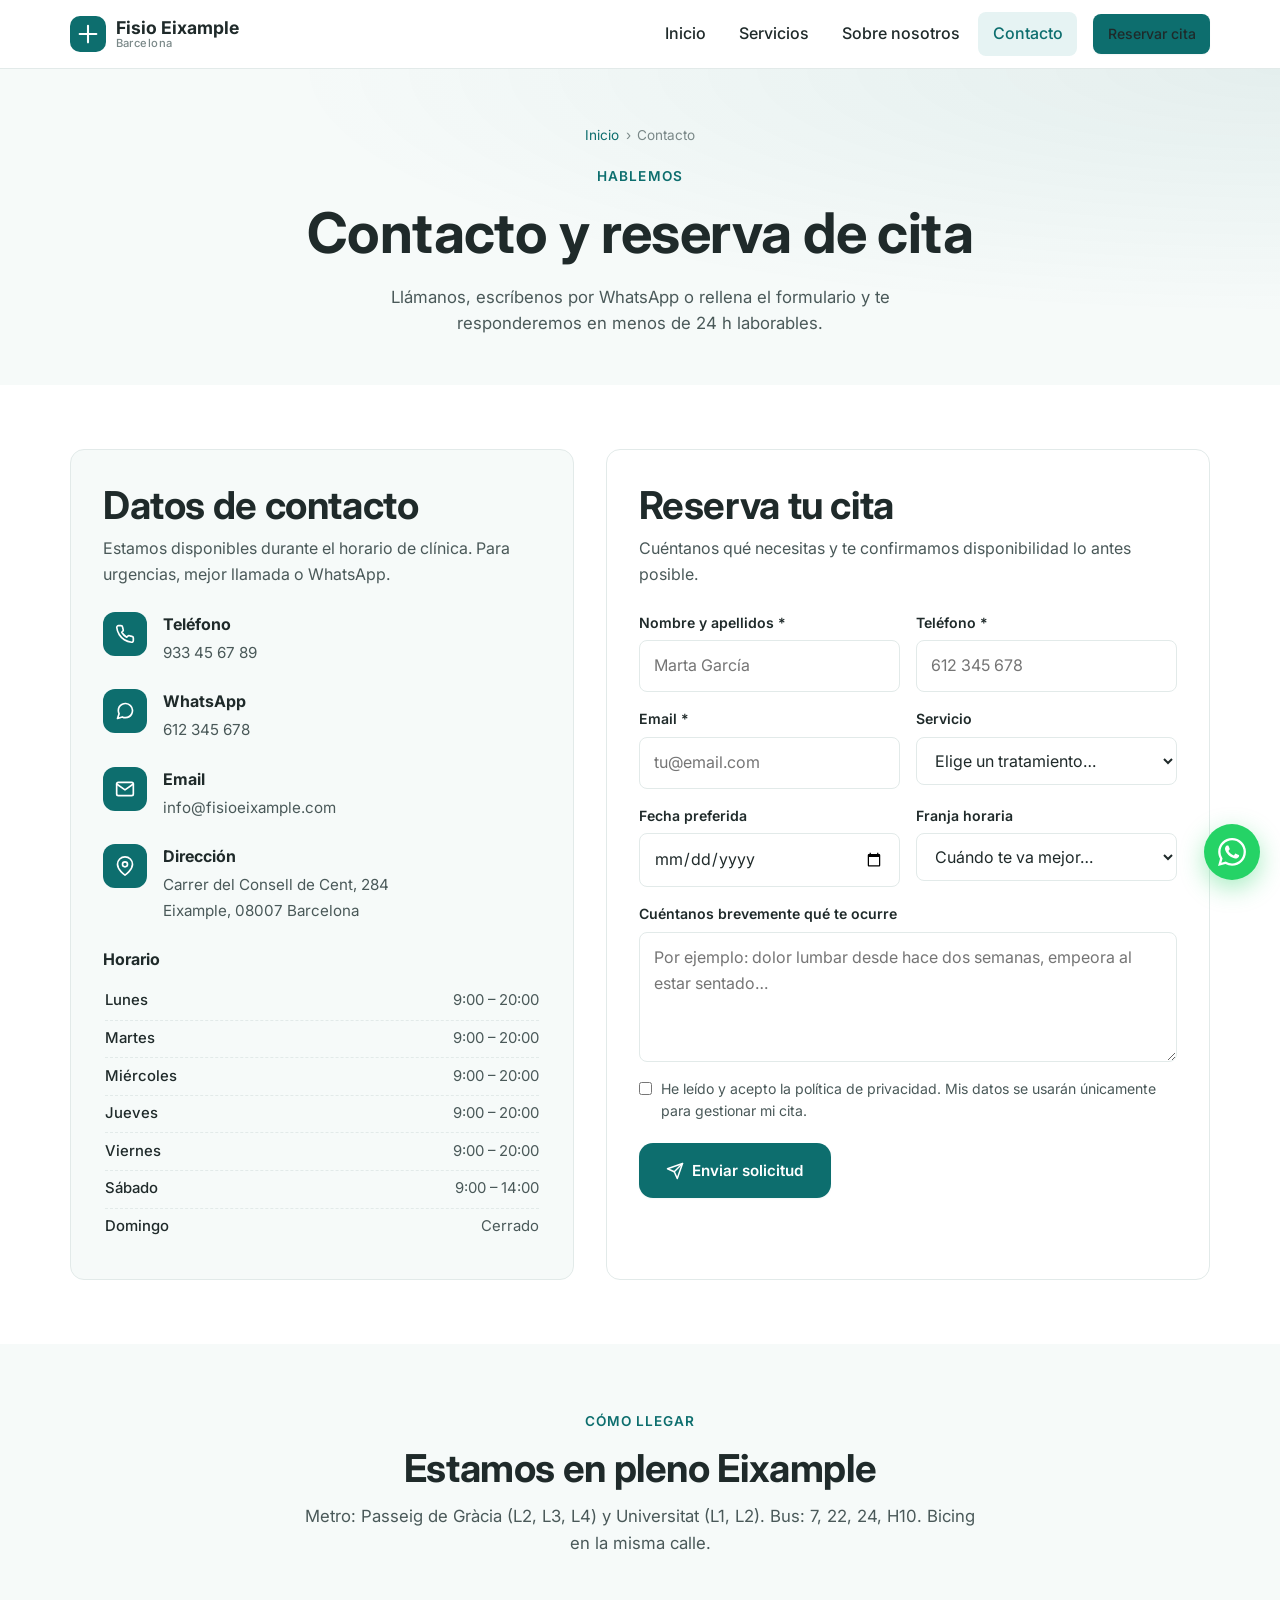
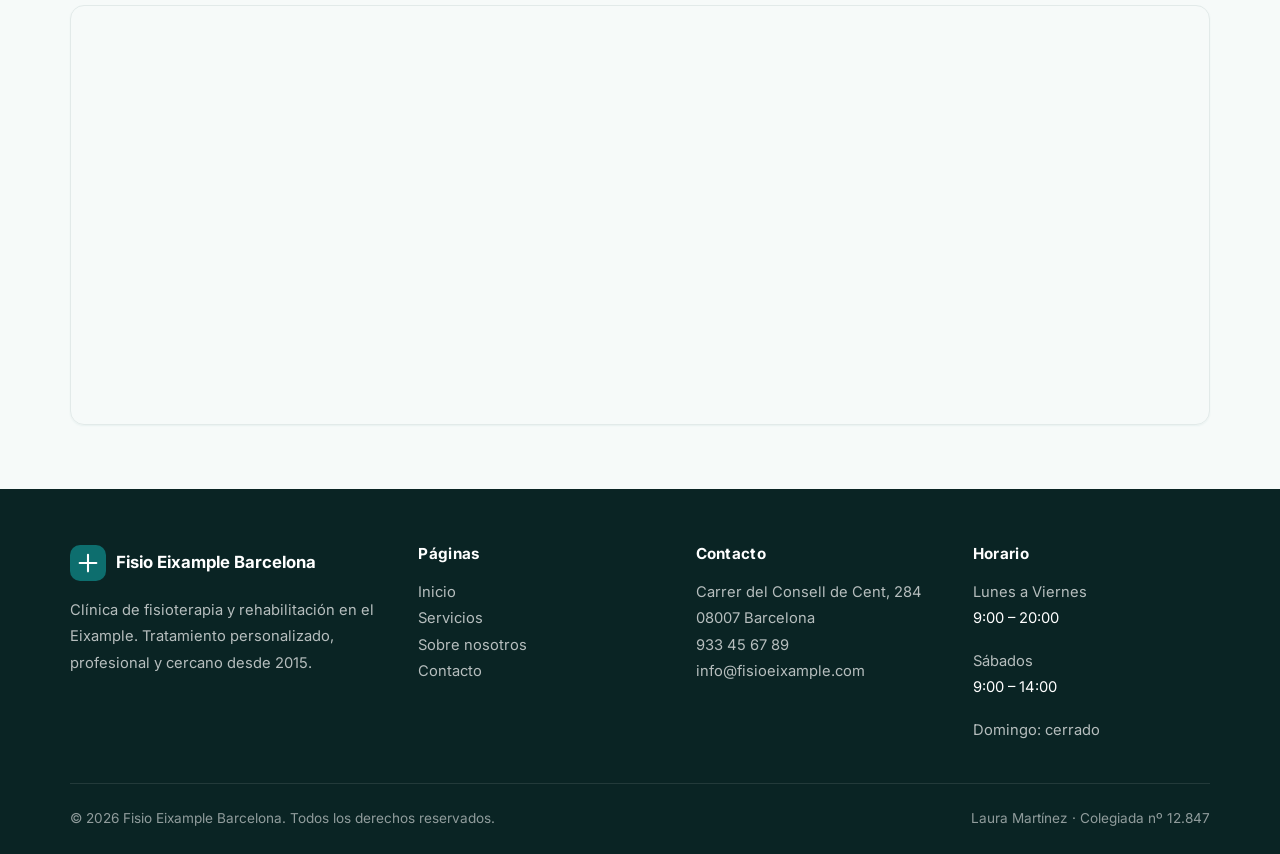
==== contacto.html @ 510cd074 "Add files via upload" ====
<!DOCTYPE html>
<html lang="es">
<head>
<meta charset="UTF-8" />
<meta name="viewport" content="width=device-width, initial-scale=1.0" />
<title>Contacto y reservas — Fisio Eixample Barcelona</title>
<meta name="description" content="Contacta con Fisio Eixample Barcelona: teléfono, WhatsApp, email y formulario de reserva. Carrer del Consell de Cent, 284, Eixample, Barcelona." />
<link rel="preconnect" href="https://fonts.googleapis.com" />
<link rel="preconnect" href="https://fonts.gstatic.com" crossorigin />
<link href="https://fonts.googleapis.com/css2?family=Inter:wght@400;500;600;700;800&display=swap" rel="stylesheet" />
<link rel="stylesheet" href="style.css" />
<link rel="icon" href="data:image/svg+xml,%3Csvg xmlns='http://www.w3.org/2000/svg' viewBox='0 0 100 100'%3E%3Crect width='100' height='100' rx='22' fill='%230d6e6e'/%3E%3Cpath d='M30 50 L45 50 L45 35 L55 35 L55 50 L70 50 L70 60 L55 60 L55 75 L45 75 L45 60 L30 60 Z' fill='white'/%3E%3C/svg%3E" />
</head>
<body>

<header class="site-header">
  <div class="container nav">
    <a href="index.html" class="logo">
      <span class="logo-mark" aria-hidden="true">
        <svg width="20" height="20" viewBox="0 0 24 24" fill="none" stroke="currentColor" stroke-width="2.5" stroke-linecap="round"><path d="M12 2v20M2 12h20"/></svg>
      </span>
      <span class="logo-text"><strong>Fisio Eixample</strong><small>Barcelona</small></span>
    </a>
    <button class="nav-toggle" aria-expanded="false" aria-controls="primary-nav" aria-label="Abrir menú">
      <svg class="icon-open" width="24" height="24" viewBox="0 0 24 24" fill="none" stroke="currentColor" stroke-width="2" stroke-linecap="round"><line x1="3" y1="6" x2="21" y2="6"/><line x1="3" y1="12" x2="21" y2="12"/><line x1="3" y1="18" x2="21" y2="18"/></svg>
      <svg class="icon-close" width="24" height="24" viewBox="0 0 24 24" fill="none" stroke="currentColor" stroke-width="2" stroke-linecap="round"><line x1="18" y1="6" x2="6" y2="18"/><line x1="6" y1="6" x2="18" y2="18"/></svg>
    </button>
    <nav id="primary-nav" class="nav-menu">
      <a href="index.html">Inicio</a>
      <a href="servicios.html">Servicios</a>
      <a href="sobre-nosotros.html">Sobre nosotros</a>
      <a href="contacto.html" class="active">Contacto</a>
      <a href="#reservar" class="btn btn-primary btn-sm">Reservar cita</a>
    </nav>
  </div>
</header>

<!-- ============ PAGE HERO ============ -->
<section class="page-hero">
  <div class="container">
    <div class="breadcrumbs">
      <a href="index.html">Inicio</a><span>›</span>Contacto
    </div>
    <span class="eyebrow">Hablemos</span>
    <h1>Contacto y reserva de cita</h1>
    <p>Llámanos, escríbenos por WhatsApp o rellena el formulario y te responderemos en menos de 24 h laborables.</p>
  </div>
</section>

<!-- ============ CONTACT GRID ============ -->
<section id="reservar" style="background:var(--c-bg); padding:4rem 0">
  <div class="container">
    <div class="contact-grid">

      <!-- Info column -->
      <aside class="contact-info-card">
        <div>
          <h2>Datos de contacto</h2>
          <p>Estamos disponibles durante el horario de clínica. Para urgencias, mejor llamada o WhatsApp.</p>
        </div>

        <div class="contact-method">
          <span class="ic" aria-hidden="true">
            <svg width="20" height="20" viewBox="0 0 24 24" fill="none" stroke="currentColor" stroke-width="2" stroke-linecap="round" stroke-linejoin="round"><path d="M22 16.92v3a2 2 0 0 1-2.18 2 19.79 19.79 0 0 1-8.63-3.07 19.5 19.5 0 0 1-6-6 19.79 19.79 0 0 1-3.07-8.67A2 2 0 0 1 4.11 2h3a2 2 0 0 1 2 1.72 12.84 12.84 0 0 0 .7 2.81 2 2 0 0 1-.45 2.11L8.09 9.91a16 16 0 0 0 6 6l1.27-1.27a2 2 0 0 1 2.11-.45 12.84 12.84 0 0 0 2.81.7A2 2 0 0 1 22 16.92z"/></svg>
          </span>
          <div>
            <strong>Teléfono</strong>
            <a href="tel:+34933456789">933 45 67 89</a>
          </div>
        </div>

        <div class="contact-method">
          <span class="ic" aria-hidden="true">
            <svg width="20" height="20" viewBox="0 0 24 24" fill="none" stroke="currentColor" stroke-width="2" stroke-linecap="round" stroke-linejoin="round"><path d="M21 11.5a8.38 8.38 0 0 1-.9 3.8 8.5 8.5 0 0 1-7.6 4.7 8.38 8.38 0 0 1-3.8-.9L3 21l1.9-5.7a8.38 8.38 0 0 1-.9-3.8 8.5 8.5 0 0 1 4.7-7.6 8.38 8.38 0 0 1 3.8-.9h.5a8.48 8.48 0 0 1 8 8v.5z"/></svg>
          </span>
          <div>
            <strong>WhatsApp</strong>
            <a href="https://wa.me/34612345678" target="_blank" rel="noopener">612 345 678</a>
          </div>
        </div>

        <div class="contact-method">
          <span class="ic" aria-hidden="true">
            <svg width="20" height="20" viewBox="0 0 24 24" fill="none" stroke="currentColor" stroke-width="2" stroke-linecap="round" stroke-linejoin="round"><path d="M4 4h16c1.1 0 2 .9 2 2v12c0 1.1-.9 2-2 2H4c-1.1 0-2-.9-2-2V6c0-1.1.9-2 2-2z"/><polyline points="22,6 12,13 2,6"/></svg>
          </span>
          <div>
            <strong>Email</strong>
            <a href="mailto:info@fisioeixample.com">info@fisioeixample.com</a>
          </div>
        </div>

        <div class="contact-method">
          <span class="ic" aria-hidden="true">
            <svg width="20" height="20" viewBox="0 0 24 24" fill="none" stroke="currentColor" stroke-width="2" stroke-linecap="round" stroke-linejoin="round"><path d="M21 10c0 7-9 13-9 13s-9-6-9-13a9 9 0 0 1 18 0z"/><circle cx="12" cy="10" r="3"/></svg>
          </span>
          <div>
            <strong>Dirección</strong>
            <span>Carrer del Consell de Cent, 284<br>Eixample, 08007 Barcelona</span>
          </div>
        </div>

        <div>
          <strong style="color:var(--c-text); display:block; margin-bottom:0.5rem">Horario</strong>
          <table class="hours-table">
            <tr><td>Lunes</td><td>9:00 – 20:00</td></tr>
            <tr><td>Martes</td><td>9:00 – 20:00</td></tr>
            <tr><td>Miércoles</td><td>9:00 – 20:00</td></tr>
            <tr><td>Jueves</td><td>9:00 – 20:00</td></tr>
            <tr><td>Viernes</td><td>9:00 – 20:00</td></tr>
            <tr><td>Sábado</td><td>9:00 – 14:00</td></tr>
            <tr><td>Domingo</td><td>Cerrado</td></tr>
          </table>
        </div>
      </aside>

      <!-- Form column -->
      <div class="contact-form">
        <h2>Reserva tu cita</h2>
        <p>Cuéntanos qué necesitas y te confirmamos disponibilidad lo antes posible.</p>

        <form id="bookingForm" novalidate>
          <div class="field-group field-row">
            <div class="field">
              <label for="name">Nombre y apellidos *</label>
              <input id="name" name="name" type="text" required autocomplete="name" placeholder="Marta García" />
            </div>
            <div class="field">
              <label for="phone">Teléfono *</label>
              <input id="phone" name="phone" type="tel" required autocomplete="tel" placeholder="612 345 678" />
            </div>
          </div>

          <div class="field-group field-row">
            <div class="field">
              <label for="email">Email *</label>
              <input id="email" name="email" type="email" required autocomplete="email" placeholder="tu@email.com" />
            </div>
            <div class="field">
              <label for="service">Servicio</label>
              <select id="service" name="service">
                <option value="">Elige un tratamiento…</option>
                <option>Fisioterapia general</option>
                <option>Fisioterapia deportiva</option>
                <option>Rehabilitación post-operatoria</option>
                <option>Osteopatía</option>
                <option>Masaje terapéutico</option>
                <option>Pilates terapéutico</option>
                <option>No estoy seguro/a</option>
              </select>
            </div>
          </div>

          <div class="field-group field-row">
            <div class="field">
              <label for="date">Fecha preferida</label>
              <input id="date" name="date" type="date" />
            </div>
            <div class="field">
              <label for="schedule">Franja horaria</label>
              <select id="schedule" name="schedule">
                <option value="">Cuándo te va mejor…</option>
                <option>Mañana (9:00 – 13:00)</option>
                <option>Mediodía (13:00 – 16:00)</option>
                <option>Tarde (16:00 – 20:00)</option>
                <option>Sábado por la mañana</option>
              </select>
            </div>
          </div>

          <div class="field-group">
            <div class="field">
              <label for="message">Cuéntanos brevemente qué te ocurre</label>
              <textarea id="message" name="message" placeholder="Por ejemplo: dolor lumbar desde hace dos semanas, empeora al estar sentado…"></textarea>
            </div>
          </div>

          <label class="field-check">
            <input type="checkbox" id="privacy" name="privacy" required />
            <span>He leído y acepto la política de privacidad. Mis datos se usarán únicamente para gestionar mi cita.</span>
          </label>

          <button type="submit" class="btn btn-primary">
            <svg width="18" height="18" viewBox="0 0 24 24" fill="none" stroke="currentColor" stroke-width="2" stroke-linecap="round" stroke-linejoin="round"><line x1="22" y1="2" x2="11" y2="13"/><polygon points="22 2 15 22 11 13 2 9 22 2"/></svg>
            Enviar solicitud
          </button>

          <div class="form-status" id="formStatus" role="status" aria-live="polite">
            ¡Gracias! Hemos recibido tu solicitud. Te contactaremos en menos de 24 horas laborables para confirmar tu cita.
          </div>
        </form>
      </div>

    </div>
  </div>
</section>

<!-- ============ MAP ============ -->
<section style="background:var(--c-bg-alt); padding:4rem 0">
  <div class="container">
    <div class="section-header">
      <span class="eyebrow">Cómo llegar</span>
      <h2>Estamos en pleno Eixample</h2>
      <p>Metro: Passeig de Gràcia (L2, L3, L4) y Universitat (L1, L2). Bus: 7, 22, 24, H10. Bicing en la misma calle.</p>
    </div>
    <div class="map-wrap" style="min-height:420px">
      <iframe
        src="https://www.google.com/maps?q=Carrer%20del%20Consell%20de%20Cent%2C%20284%2C%20Eixample%2C%20Barcelona&output=embed"
        loading="lazy"
        referrerpolicy="no-referrer-when-downgrade"
        title="Mapa: Carrer del Consell de Cent, 284, Barcelona"
        allowfullscreen></iframe>
    </div>
  </div>
</section>

<!-- ============ FOOTER ============ -->
<footer class="site-footer">
  <div class="container">
    <div class="footer-grid">
      <div class="footer-col">
        <div class="footer-brand">
          <span class="logo-mark"><svg width="20" height="20" viewBox="0 0 24 24" fill="none" stroke="currentColor" stroke-width="2.5" stroke-linecap="round"><path d="M12 2v20M2 12h20"/></svg></span>
          <strong>Fisio Eixample Barcelona</strong>
        </div>
        <p>Clínica de fisioterapia y rehabilitación en el Eixample. Tratamiento personalizado, profesional y cercano desde 2015.</p>
      </div>
      <div class="footer-col">
        <h4>Páginas</h4>
        <ul>
          <li><a href="index.html">Inicio</a></li>
          <li><a href="servicios.html">Servicios</a></li>
          <li><a href="sobre-nosotros.html">Sobre nosotros</a></li>
          <li><a href="contacto.html">Contacto</a></li>
        </ul>
      </div>
      <div class="footer-col">
        <h4>Contacto</h4>
        <ul>
          <li>Carrer del Consell de Cent, 284</li>
          <li>08007 Barcelona</li>
          <li><a href="tel:+34933456789">933 45 67 89</a></li>
          <li><a href="mailto:info@fisioeixample.com">info@fisioeixample.com</a></li>
        </ul>
      </div>
      <div class="footer-col">
        <h4>Horario</h4>
        <ul>
          <li>Lunes a Viernes</li>
          <li style="color:#fff;">9:00 – 20:00</li>
          <li class="mt-2">Sábados</li>
          <li style="color:#fff;">9:00 – 14:00</li>
          <li class="mt-2">Domingo: cerrado</li>
        </ul>
      </div>
    </div>
    <div class="footer-bottom">
      <span>© 2026 Fisio Eixample Barcelona. Todos los derechos reservados.</span>
      <span>Laura Martínez · Colegiada nº 12.847</span>
    </div>
  </div>
</footer>

<a class="fab-whatsapp" href="https://wa.me/34612345678" target="_blank" rel="noopener" aria-label="WhatsApp">
  <svg width="28" height="28" viewBox="0 0 24 24" fill="currentColor"><path d="M17.472 14.382c-.297-.149-1.758-.867-2.03-.967-.273-.099-.471-.148-.67.15-.197.297-.767.966-.94 1.164-.173.199-.347.223-.644.075-.297-.15-1.255-.463-2.39-1.475-.883-.788-1.48-1.761-1.653-2.059-.173-.297-.018-.458.13-.606.134-.133.298-.347.446-.52.149-.174.198-.298.298-.497.099-.198.05-.371-.025-.52-.075-.149-.669-1.612-.916-2.207-.242-.579-.487-.5-.669-.51-.173-.008-.371-.01-.57-.01-.198 0-.52.074-.792.372-.272.297-1.04 1.016-1.04 2.479 0 1.462 1.065 2.875 1.213 3.074.149.198 2.096 3.2 5.077 4.487.709.306 1.262.489 1.694.625.712.227 1.36.195 1.871.118.571-.085 1.758-.719 2.006-1.413.248-.694.248-1.289.173-1.413-.074-.124-.272-.198-.57-.347m-5.421 7.403h-.004a9.87 9.87 0 0 1-5.031-1.378l-.361-.214-3.741.982.998-3.648-.235-.374a9.86 9.86 0 0 1-1.51-5.26c.001-5.45 4.436-9.884 9.888-9.884 2.64 0 5.122 1.03 6.988 2.898a9.825 9.825 0 0 1 2.893 6.994c-.003 5.45-4.437 9.884-9.885 9.884m8.413-18.297A11.815 11.815 0 0 0 12.05 0C5.495 0 .16 5.335.157 11.892c0 2.096.547 4.142 1.588 5.945L.057 24l6.305-1.654a11.882 11.882 0 0 0 5.683 1.448h.005c6.554 0 11.89-5.335 11.893-11.893a11.821 11.821 0 0 0-3.48-8.413"/></svg>
</a>

<script>
  // Mobile nav
  const toggle = document.querySelector('.nav-toggle');
  const menu = document.getElementById('primary-nav');
  if (toggle && menu) {
    toggle.addEventListener('click', () => {
      const open = menu.classList.toggle('is-open');
      toggle.setAttribute('aria-expanded', String(open));
    });
    menu.querySelectorAll('a').forEach(a => a.addEventListener('click', () => {
      if (window.innerWidth < 900) menu.classList.remove('is-open');
    }));
  }

  // Booking form (client-side only)
  const form = document.getElementById('bookingForm');
  const status = document.getElementById('formStatus');
  if (form) {
    // Set min date to today
    const dateInput = document.getElementById('date');
    if (dateInput) {
      const t = new Date();
      const iso = t.toISOString().split('T')[0];
      dateInput.setAttribute('min', iso);
    }

    form.addEventListener('submit', (e) => {
      e.preventDefault();

      const name = form.name.value.trim();
      const phone = form.phone.value.trim();
      const email = form.email.value.trim();
      const privacy = form.privacy.checked;

      if (!name || !phone || !email || !privacy) {
        status.style.background = '#fdecec';
        status.style.color = '#a02020';
        status.style.borderColor = '#f3c2c2';
        status.textContent = 'Por favor, completa los campos obligatorios y acepta la política de privacidad.';
        status.classList.add('is-visible');
        return;
      }

      const re = /^[^\s@]+@[^\s@]+\.[^\s@]+$/;
      if (!re.test(email)) {
        status.style.background = '#fdecec';
        status.style.color = '#a02020';
        status.style.borderColor = '#f3c2c2';
        status.textContent = 'Revisa el email: parece que no es válido.';
        status.classList.add('is-visible');
        return;
      }

      // Reset to success colors
      status.style.background = '';
      status.style.color = '';
      status.style.borderColor = '';
      status.textContent = '¡Gracias, ' + name.split(' ')[0] + '! Hemos recibido tu solicitud. Te contactaremos en menos de 24 horas laborables para confirmar tu cita.';
      status.classList.add('is-visible');
      form.reset();
      status.scrollIntoView({ behavior: 'smooth', block: 'center' });
    });
  }
</script>
</body>
</html>
---- style.css ----
/* =========================================================
   Fisio Eixample Barcelona — Stylesheet
   Mobile-first, responsive, no frameworks
   ========================================================= */

/* ---------- Reset ---------- */
*,
*::before,
*::after {
  box-sizing: border-box;
  margin: 0;
  padding: 0;
}

html {
  scroll-behavior: smooth;
  -webkit-text-size-adjust: 100%;
}

img,
svg {
  max-width: 100%;
  display: block;
}

a {
  color: inherit;
  text-decoration: none;
}

button {
  font: inherit;
  cursor: pointer;
  border: none;
  background: none;
}

/* ---------- Design tokens ---------- */
:root {
  /* Palette: medical, calm, trustworthy */
  --c-primary: #0d6e6e;        /* deep teal */
  --c-primary-dark: #095454;
  --c-primary-light: #e6f3f3;
  --c-accent: #f4a261;         /* warm coral */
  --c-accent-dark: #e08c47;
  --c-bg: #ffffff;
  --c-bg-alt: #f6faf9;
  --c-bg-cream: #fbf8f3;
  --c-text: #1f2a2a;
  --c-text-soft: #4a5959;
  --c-muted: #7a8888;
  --c-border: #e2eae9;
  --c-star: #f5b400;

  --radius-sm: 8px;
  --radius-md: 14px;
  --radius-lg: 22px;

  --shadow-sm: 0 1px 2px rgba(13, 110, 110, 0.06);
  --shadow-md: 0 6px 20px rgba(13, 110, 110, 0.08);
  --shadow-lg: 0 14px 40px rgba(13, 110, 110, 0.12);

  --container: 1180px;
  --header-h: 68px;

  --t-fast: 150ms ease;
  --t-base: 250ms ease;
}

/* ---------- Base ---------- */
body {
  font-family: 'Inter', -apple-system, BlinkMacSystemFont, 'Segoe UI', Roboto, sans-serif;
  font-size: 16px;
  line-height: 1.6;
  color: var(--c-text);
  background: var(--c-bg);
  -webkit-font-smoothing: antialiased;
  -moz-osx-font-smoothing: grayscale;
}

h1, h2, h3, h4 {
  font-weight: 700;
  line-height: 1.2;
  color: var(--c-text);
  letter-spacing: -0.01em;
}

h1 { font-size: clamp(2rem, 5vw + 1rem, 3.5rem); }
h2 { font-size: clamp(1.6rem, 3vw + 1rem, 2.4rem); }
h3 { font-size: 1.25rem; }

p { color: var(--c-text-soft); }

.container {
  width: 100%;
  max-width: var(--container);
  margin: 0 auto;
  padding: 0 1.25rem;
}

section {
  padding: 4rem 0;
}

@media (min-width: 768px) {
  section { padding: 5.5rem 0; }
}

.section-header {
  text-align: center;
  max-width: 680px;
  margin: 0 auto 3rem;
}

.section-header .eyebrow {
  display: inline-block;
  font-size: 0.85rem;
  font-weight: 600;
  letter-spacing: 0.08em;
  text-transform: uppercase;
  color: var(--c-primary);
  margin-bottom: 0.75rem;
}

.section-header p {
  margin-top: 0.75rem;
  font-size: 1.05rem;
}

/* ---------- Buttons ---------- */
.btn {
  display: inline-flex;
  align-items: center;
  justify-content: center;
  gap: 0.5rem;
  padding: 0.85rem 1.6rem;
  border-radius: var(--radius-md);
  font-weight: 600;
  font-size: 0.95rem;
  transition: transform var(--t-fast), box-shadow var(--t-base), background var(--t-base), color var(--t-base);
  white-space: nowrap;
  border: 2px solid transparent;
}

.btn-primary {
  background: var(--c-primary);
  color: #fff;
  box-shadow: var(--shadow-sm);
}

.btn-primary:hover {
  background: var(--c-primary-dark);
  box-shadow: var(--shadow-md);
  transform: translateY(-1px);
}

.btn-accent {
  background: var(--c-accent);
  color: #fff;
}

.btn-accent:hover {
  background: var(--c-accent-dark);
  transform: translateY(-1px);
}

.btn-outline {
  background: transparent;
  color: var(--c-primary);
  border-color: var(--c-primary);
}

.btn-outline:hover {
  background: var(--c-primary);
  color: #fff;
}

.btn-ghost {
  color: var(--c-primary);
  padding: 0.85rem 1.2rem;
}

.btn-ghost:hover { color: var(--c-primary-dark); }

.btn-sm { padding: 0.6rem 1.1rem; font-size: 0.88rem; }

/* ---------- Header ---------- */
.site-header {
  position: sticky;
  top: 0;
  z-index: 100;
  background: rgba(255, 255, 255, 0.92);
  backdrop-filter: saturate(180%) blur(10px);
  -webkit-backdrop-filter: saturate(180%) blur(10px);
  border-bottom: 1px solid var(--c-border);
}

.nav {
  display: flex;
  align-items: center;
  justify-content: space-between;
  height: var(--header-h);
}

.logo {
  display: flex;
  align-items: center;
  gap: 0.6rem;
  font-weight: 700;
  font-size: 1.1rem;
  color: var(--c-text);
}

.logo-mark {
  display: inline-flex;
  align-items: center;
  justify-content: center;
  width: 36px;
  height: 36px;
  border-radius: 10px;
  background: var(--c-primary);
  color: #fff;
}

.logo-text {
  display: flex;
  flex-direction: column;
  line-height: 1;
}

.logo-text small {
  font-size: 0.7rem;
  font-weight: 500;
  color: var(--c-muted);
  margin-top: 2px;
  letter-spacing: 0.04em;
}

.nav-toggle {
  width: 40px;
  height: 40px;
  display: inline-flex;
  align-items: center;
  justify-content: center;
  border-radius: var(--radius-sm);
  color: var(--c-text);
}

.nav-toggle:hover { background: var(--c-primary-light); }

.nav-toggle .icon-close { display: none; }
.nav-toggle[aria-expanded="true"] .icon-open { display: none; }
.nav-toggle[aria-expanded="true"] .icon-close { display: block; }

.nav-menu {
  position: fixed;
  inset: var(--header-h) 0 0 0;
  background: #fff;
  padding: 1.5rem 1.25rem 2rem;
  display: none;
  flex-direction: column;
  gap: 0.5rem;
  border-top: 1px solid var(--c-border);
  overflow-y: auto;
}

.nav-menu.is-open { display: flex; }

.nav-menu a {
  display: block;
  padding: 0.85rem 0.5rem;
  font-weight: 500;
  border-bottom: 1px solid var(--c-border);
  color: var(--c-text);
}

.nav-menu a.active,
.nav-menu a:hover { color: var(--c-primary); }

.nav-menu .btn {
  margin-top: 1rem;
  width: 100%;
}

@media (min-width: 900px) {
  .nav-toggle { display: none; }
  .nav-menu {
    position: static;
    display: flex;
    flex-direction: row;
    align-items: center;
    gap: 0.25rem;
    padding: 0;
    background: transparent;
    border: none;
    overflow: visible;
  }
  .nav-menu a {
    border: none;
    padding: 0.55rem 0.9rem;
    border-radius: var(--radius-sm);
  }
  .nav-menu a:hover { background: var(--c-primary-light); }
  .nav-menu a.active {
    background: var(--c-primary-light);
    color: var(--c-primary);
  }
  .nav-menu .btn {
    margin: 0 0 0 0.75rem;
    width: auto;
  }
}

/* ---------- Hero ---------- */
.hero {
  position: relative;
  padding: 3rem 0 4rem;
  background:
    radial-gradient(ellipse at top right, rgba(13, 110, 110, 0.08), transparent 60%),
    linear-gradient(180deg, var(--c-bg-alt) 0%, var(--c-bg) 100%);
  overflow: hidden;
}

.hero-grid {
  display: grid;
  gap: 2.5rem;
  align-items: center;
}

.hero-eyebrow {
  display: inline-flex;
  align-items: center;
  gap: 0.5rem;
  background: #fff;
  border: 1px solid var(--c-border);
  padding: 0.4rem 0.85rem;
  border-radius: 999px;
  font-size: 0.82rem;
  font-weight: 500;
  color: var(--c-primary);
  margin-bottom: 1.25rem;
  box-shadow: var(--shadow-sm);
}

.hero-eyebrow::before {
  content: "";
  width: 8px;
  height: 8px;
  background: #2bbf6c;
  border-radius: 50%;
  box-shadow: 0 0 0 4px rgba(43, 191, 108, 0.18);
}

.hero h1 {
  margin-bottom: 1.25rem;
}

.hero h1 .accent {
  color: var(--c-primary);
  position: relative;
  display: inline-block;
}

.hero h1 .accent::after {
  content: "";
  position: absolute;
  left: 0; right: 0; bottom: 4px;
  height: 10px;
  background: var(--c-accent);
  opacity: 0.25;
  z-index: -1;
  border-radius: 4px;
}

.hero-lead {
  font-size: 1.1rem;
  margin-bottom: 1.75rem;
  max-width: 540px;
}

.hero-ctas {
  display: flex;
  flex-wrap: wrap;
  gap: 0.75rem;
  margin-bottom: 2rem;
}

.hero-trust {
  display: flex;
  gap: 1.5rem;
  flex-wrap: wrap;
  padding-top: 1.5rem;
  border-top: 1px solid var(--c-border);
}

.hero-trust-item {
  display: flex;
  flex-direction: column;
}
.hero-trust-item strong {
  font-size: 1.4rem;
  color: var(--c-primary);
  line-height: 1.2;
}
.hero-trust-item span {
  font-size: 0.85rem;
  color: var(--c-muted);
}

.hero-visual {
  position: relative;
  border-radius: var(--radius-lg);
  overflow: hidden;
  aspect-ratio: 4 / 5;
  background: linear-gradient(135deg, var(--c-primary) 0%, #1a8a8a 100%);
  box-shadow: var(--shadow-lg);
}

.hero-visual::before {
  content: "";
  position: absolute;
  inset: 0;
  background:
    radial-gradient(circle at 20% 30%, rgba(255,255,255,0.18), transparent 40%),
    radial-gradient(circle at 80% 80%, rgba(244, 162, 97, 0.25), transparent 50%);
}

.hero-visual-card {
  position: absolute;
  background: #fff;
  border-radius: var(--radius-md);
  padding: 1rem 1.2rem;
  box-shadow: var(--shadow-md);
  display: flex;
  align-items: center;
  gap: 0.75rem;
  font-size: 0.9rem;
}

.hero-visual-card.top {
  top: 1.5rem;
  left: 1.5rem;
}
.hero-visual-card.bottom {
  bottom: 1.5rem;
  right: 1.5rem;
}

.hero-visual-card .dot {
  width: 38px; height: 38px;
  border-radius: 12px;
  background: var(--c-primary-light);
  color: var(--c-primary);
  display: inline-flex;
  align-items: center;
  justify-content: center;
}

.hero-visual-card strong { display: block; color: var(--c-text); }
.hero-visual-card small { color: var(--c-muted); }

.hero-illustration {
  position: absolute;
  inset: 0;
  display: flex;
  align-items: center;
  justify-content: center;
  color: rgba(255,255,255,0.95);
}

.hero-photo {
  position: absolute;
  inset: 0;
  width: 100%;
  height: 100%;
  object-fit: cover;
  object-position: center;
  z-index: 0;
}

.hero-visual::after {
  content: "";
  position: absolute;
  inset: 0;
  background: linear-gradient(180deg, rgba(13, 110, 110, 0.18) 0%, rgba(13, 110, 110, 0.45) 100%);
  z-index: 1;
}

.hero-visual .hero-visual-card { z-index: 2; }

@media (min-width: 900px) {
  .hero { padding: 5rem 0 6rem; }
  .hero-grid {
    grid-template-columns: 1.1fr 1fr;
    gap: 4rem;
  }
}

/* ---------- Features ---------- */
.features {
  background: var(--c-bg);
}

.features-grid {
  display: grid;
  gap: 1.5rem;
  grid-template-columns: 1fr;
}

.feature-card {
  text-align: center;
  padding: 2rem 1.5rem;
  border-radius: var(--radius-md);
  background: var(--c-bg-alt);
  border: 1px solid var(--c-border);
  transition: transform var(--t-base), box-shadow var(--t-base), border-color var(--t-base);
}

.feature-card:hover {
  transform: translateY(-3px);
  box-shadow: var(--shadow-md);
  border-color: var(--c-primary-light);
}

.feature-icon {
  width: 60px;
  height: 60px;
  border-radius: 16px;
  background: var(--c-primary);
  color: #fff;
  display: inline-flex;
  align-items: center;
  justify-content: center;
  margin-bottom: 1.25rem;
}

.feature-card h3 { margin-bottom: 0.5rem; }
.feature-card p { font-size: 0.95rem; }

@media (min-width: 768px) {
  .features-grid { grid-template-columns: repeat(3, 1fr); }
}

/* ---------- Services ---------- */
.services { background: var(--c-bg-alt); }

.services-grid {
  display: grid;
  gap: 1.5rem;
  grid-template-columns: 1fr;
}

@media (min-width: 700px) {
  .services-grid { grid-template-columns: repeat(2, 1fr); }
}
@media (min-width: 1024px) {
  .services-grid.three { grid-template-columns: repeat(3, 1fr); }
}

.service-card {
  background: #fff;
  border-radius: var(--radius-md);
  padding: 1.75rem;
  border: 1px solid var(--c-border);
  display: flex;
  flex-direction: column;
  transition: transform var(--t-base), box-shadow var(--t-base);
  position: relative;
}

.service-card:hover {
  transform: translateY(-3px);
  box-shadow: var(--shadow-md);
}

.service-icon {
  width: 52px;
  height: 52px;
  border-radius: 14px;
  background: var(--c-primary-light);
  color: var(--c-primary);
  display: inline-flex;
  align-items: center;
  justify-content: center;
  margin-bottom: 1.25rem;
}

.service-card h3 { margin-bottom: 0.6rem; }
.service-card p { flex: 1; font-size: 0.95rem; margin-bottom: 1rem; }

.service-meta {
  display: flex;
  justify-content: space-between;
  align-items: center;
  padding-top: 1rem;
  border-top: 1px solid var(--c-border);
  margin-bottom: 1rem;
  font-size: 0.88rem;
}

.service-meta .duration { color: var(--c-muted); }
.service-price {
  font-size: 1.4rem;
  font-weight: 700;
  color: var(--c-primary);
}

.service-card .btn { width: 100%; }

.section-cta {
  text-align: center;
  margin-top: 2.5rem;
}

/* ---------- Testimonials ---------- */
.testimonials { background: var(--c-bg); }

.testimonials-grid {
  display: grid;
  gap: 1.5rem;
  grid-template-columns: 1fr;
}

@media (min-width: 768px) {
  .testimonials-grid { grid-template-columns: repeat(3, 1fr); }
}

.testimonial-card {
  background: var(--c-bg-cream);
  border-radius: var(--radius-md);
  padding: 1.75rem;
  border: 1px solid var(--c-border);
  display: flex;
  flex-direction: column;
}

.stars {
  display: inline-flex;
  gap: 2px;
  color: var(--c-star);
  margin-bottom: 1rem;
}

.testimonial-text {
  font-size: 0.98rem;
  color: var(--c-text);
  margin-bottom: 1.25rem;
  flex: 1;
  font-style: italic;
}

.testimonial-author {
  display: flex;
  align-items: center;
  gap: 0.75rem;
  padding-top: 1rem;
  border-top: 1px solid var(--c-border);
}

.author-avatar {
  width: 44px;
  height: 44px;
  border-radius: 50%;
  background: var(--c-primary);
  color: #fff;
  display: inline-flex;
  align-items: center;
  justify-content: center;
  font-weight: 700;
  font-size: 1rem;
}

.author-name { font-weight: 600; line-height: 1.2; color: var(--c-text); }
.author-meta { font-size: 0.85rem; color: var(--c-muted); }

/* ---------- First visit ---------- */
.first-visit {
  background: var(--c-bg-alt);
}

.steps {
  display: grid;
  gap: 1.5rem;
  grid-template-columns: 1fr;
  counter-reset: step;
}

@media (min-width: 700px) {
  .steps { grid-template-columns: repeat(2, 1fr); }
}
@media (min-width: 1024px) {
  .steps { grid-template-columns: repeat(4, 1fr); }
}

.step {
  background: #fff;
  border-radius: var(--radius-md);
  padding: 1.75rem;
  border: 1px solid var(--c-border);
  position: relative;
  counter-increment: step;
}

.step::before {
  content: counter(step, decimal-leading-zero);
  position: absolute;
  top: -14px;
  left: 1.5rem;
  background: var(--c-primary);
  color: #fff;
  font-weight: 700;
  font-size: 0.85rem;
  padding: 0.3rem 0.7rem;
  border-radius: 8px;
  letter-spacing: 0.05em;
}

.step h3 {
  margin-top: 0.5rem;
  margin-bottom: 0.5rem;
  font-size: 1.1rem;
}

.step p { font-size: 0.93rem; }

/* ---------- Location ---------- */
.location { background: var(--c-bg); }

.location-grid {
  display: grid;
  gap: 2rem;
  grid-template-columns: 1fr;
  align-items: stretch;
}

@media (min-width: 900px) {
  .location-grid { grid-template-columns: 1fr 1.3fr; }
}

.location-info {
  background: var(--c-primary);
  color: #fff;
  padding: 2.5rem;
  border-radius: var(--radius-md);
  display: flex;
  flex-direction: column;
  gap: 1.5rem;
}

.location-info h2 { color: #fff; }
.location-info p { color: rgba(255,255,255,0.85); }

.location-detail {
  display: flex;
  gap: 1rem;
  align-items: flex-start;
}

.location-detail .ic {
  width: 40px; height: 40px;
  border-radius: 10px;
  background: rgba(255,255,255,0.15);
  display: inline-flex;
  align-items: center;
  justify-content: center;
  flex-shrink: 0;
}

.location-detail strong { display: block; color: #fff; margin-bottom: 0.2rem; }
.location-detail span,
.location-detail a { color: rgba(255,255,255,0.85); font-size: 0.95rem; }
.location-detail a:hover { color: #fff; text-decoration: underline; }

.map-wrap {
  border-radius: var(--radius-md);
  overflow: hidden;
  min-height: 360px;
  border: 1px solid var(--c-border);
  box-shadow: var(--shadow-sm);
}

.map-wrap iframe {
  width: 100%;
  height: 100%;
  min-height: 360px;
  border: 0;
  display: block;
}

/* ---------- CTA banner ---------- */
.cta-banner {
  background: linear-gradient(135deg, var(--c-primary) 0%, var(--c-primary-dark) 100%);
  color: #fff;
  text-align: center;
}

.cta-banner h2 { color: #fff; margin-bottom: 1rem; }
.cta-banner p { color: rgba(255,255,255,0.85); max-width: 580px; margin: 0 auto 2rem; }
.cta-banner .btn-accent { box-shadow: var(--shadow-md); }
.cta-banner .ctas {
  display: flex;
  gap: 0.75rem;
  flex-wrap: wrap;
  justify-content: center;
}
.cta-banner .btn-outline {
  border-color: rgba(255,255,255,0.5);
  color: #fff;
}
.cta-banner .btn-outline:hover {
  background: #fff;
  color: var(--c-primary);
  border-color: #fff;
}

/* ---------- Footer ---------- */
.site-footer {
  background: #0a2424;
  color: rgba(255,255,255,0.75);
  padding: 3.5rem 0 1.5rem;
}

.footer-grid {
  display: grid;
  gap: 2.5rem;
  grid-template-columns: 1fr;
  margin-bottom: 2.5rem;
}

@media (min-width: 700px) {
  .footer-grid { grid-template-columns: repeat(2, 1fr); }
}
@media (min-width: 1024px) {
  .footer-grid { grid-template-columns: 1.3fr 1fr 1fr 1fr; }
}

.footer-col h4 {
  color: #fff;
  font-size: 0.95rem;
  margin-bottom: 1rem;
  letter-spacing: 0.02em;
}

.footer-col p,
.footer-col li,
.footer-col a {
  font-size: 0.92rem;
  color: rgba(255,255,255,0.7);
  line-height: 1.8;
}

.footer-col ul { list-style: none; }
.footer-col a:hover { color: #fff; }

.footer-brand {
  display: flex;
  align-items: center;
  gap: 0.6rem;
  margin-bottom: 1rem;
  color: #fff;
}

.footer-brand .logo-mark { background: var(--c-primary); }
.footer-brand strong { color: #fff; font-size: 1.05rem; }

.footer-bottom {
  border-top: 1px solid rgba(255,255,255,0.1);
  padding-top: 1.5rem;
  display: flex;
  flex-wrap: wrap;
  gap: 0.75rem;
  justify-content: space-between;
  font-size: 0.85rem;
  color: rgba(255,255,255,0.55);
}

.socials {
  display: inline-flex;
  gap: 0.5rem;
  margin-top: 0.75rem;
}

.socials a {
  width: 36px; height: 36px;
  border-radius: 10px;
  background: rgba(255,255,255,0.08);
  display: inline-flex;
  align-items: center;
  justify-content: center;
  transition: background var(--t-base);
}
.socials a:hover { background: var(--c-primary); }

/* ---------- Page hero (subpage) ---------- */
.page-hero {
  background:
    radial-gradient(ellipse at top right, rgba(13, 110, 110, 0.08), transparent 55%),
    var(--c-bg-alt);
  padding: 3.5rem 0 3rem;
  text-align: center;
}

.page-hero .eyebrow {
  font-size: 0.85rem;
  font-weight: 600;
  letter-spacing: 0.08em;
  text-transform: uppercase;
  color: var(--c-primary);
}

.page-hero h1 { margin: 0.75rem auto 1rem; max-width: 720px; }
.page-hero p { max-width: 620px; margin: 0 auto; font-size: 1.05rem; }

.breadcrumbs {
  font-size: 0.85rem;
  color: var(--c-muted);
  margin-bottom: 1rem;
}
.breadcrumbs a { color: var(--c-primary); }
.breadcrumbs span { margin: 0 0.4rem; }

/* ---------- Service detail (servicios.html) ---------- */
.service-list {
  display: grid;
  gap: 1.5rem;
  grid-template-columns: 1fr;
}

@media (min-width: 768px) {
  .service-list { grid-template-columns: repeat(2, 1fr); }
}

.service-detail {
  background: #fff;
  border: 1px solid var(--c-border);
  border-radius: var(--radius-md);
  padding: 2rem;
  display: flex;
  flex-direction: column;
  transition: transform var(--t-base), box-shadow var(--t-base);
}

.service-detail:hover {
  transform: translateY(-3px);
  box-shadow: var(--shadow-md);
}

.service-detail-head {
  display: flex;
  align-items: flex-start;
  gap: 1rem;
  margin-bottom: 1rem;
}

.service-detail h3 { font-size: 1.3rem; }

.service-detail .badges {
  display: flex;
  gap: 0.5rem;
  flex-wrap: wrap;
  margin-bottom: 1rem;
}

.badge {
  display: inline-flex;
  align-items: center;
  gap: 0.35rem;
  padding: 0.3rem 0.7rem;
  background: var(--c-primary-light);
  color: var(--c-primary);
  border-radius: 999px;
  font-size: 0.8rem;
  font-weight: 600;
}

.service-detail ul {
  list-style: none;
  margin: 1rem 0 1.5rem;
  flex: 1;
}

.service-detail ul li {
  position: relative;
  padding: 0.4rem 0 0.4rem 1.6rem;
  font-size: 0.93rem;
  color: var(--c-text-soft);
}

.service-detail ul li::before {
  content: "";
  position: absolute;
  left: 0;
  top: 0.7rem;
  width: 16px;
  height: 16px;
  background: var(--c-primary);
  -webkit-mask: url("data:image/svg+xml;utf8,<svg xmlns='http://www.w3.org/2000/svg' viewBox='0 0 24 24' fill='none' stroke='white' stroke-width='3' stroke-linecap='round' stroke-linejoin='round'><polyline points='20 6 9 17 4 12'/></svg>") no-repeat center / contain;
          mask: url("data:image/svg+xml;utf8,<svg xmlns='http://www.w3.org/2000/svg' viewBox='0 0 24 24' fill='none' stroke='white' stroke-width='3' stroke-linecap='round' stroke-linejoin='round'><polyline points='20 6 9 17 4 12'/></svg>") no-repeat center / contain;
}

.service-detail-foot {
  display: flex;
  justify-content: space-between;
  align-items: center;
  padding-top: 1.25rem;
  border-top: 1px solid var(--c-border);
  gap: 1rem;
  flex-wrap: wrap;
}

/* ---------- FAQ ---------- */
.faq { background: var(--c-bg-alt); }

.faq-list {
  max-width: 780px;
  margin: 0 auto;
  display: flex;
  flex-direction: column;
  gap: 0.75rem;
}

.faq-item {
  background: #fff;
  border: 1px solid var(--c-border);
  border-radius: var(--radius-md);
  overflow: hidden;
}

.faq-item summary {
  list-style: none;
  cursor: pointer;
  padding: 1.2rem 1.5rem;
  display: flex;
  align-items: center;
  justify-content: space-between;
  gap: 1rem;
  font-weight: 600;
  color: var(--c-text);
  transition: background var(--t-base);
}

.faq-item summary::-webkit-details-marker { display: none; }
.faq-item summary:hover { background: var(--c-bg-alt); }

.faq-item summary::after {
  content: "";
  width: 20px; height: 20px;
  flex-shrink: 0;
  background: var(--c-primary);
  -webkit-mask: url("data:image/svg+xml;utf8,<svg xmlns='http://www.w3.org/2000/svg' viewBox='0 0 24 24' fill='none' stroke='white' stroke-width='3' stroke-linecap='round'><polyline points='6 9 12 15 18 9'/></svg>") no-repeat center / contain;
          mask: url("data:image/svg+xml;utf8,<svg xmlns='http://www.w3.org/2000/svg' viewBox='0 0 24 24' fill='none' stroke='white' stroke-width='3' stroke-linecap='round'><polyline points='6 9 12 15 18 9'/></svg>") no-repeat center / contain;
  transition: transform var(--t-base);
}

.faq-item[open] summary::after { transform: rotate(180deg); }

.faq-item .faq-body {
  padding: 0 1.5rem 1.4rem;
  color: var(--c-text-soft);
  font-size: 0.95rem;
  line-height: 1.7;
}

/* ---------- About page ---------- */
.about-intro {
  display: grid;
  gap: 2.5rem;
  grid-template-columns: 1fr;
  align-items: center;
}

@media (min-width: 900px) {
  .about-intro { grid-template-columns: 1fr 1.3fr; }
}

.about-photo {
  position: relative;
  aspect-ratio: 4/5;
  border-radius: var(--radius-lg);
  overflow: hidden;
  background: linear-gradient(135deg, var(--c-primary) 0%, #1a8a8a 100%);
  box-shadow: var(--shadow-lg);
}

.about-photo .placeholder-portrait {
  position: absolute;
  inset: 0;
  display: flex;
  align-items: flex-end;
  justify-content: center;
  color: rgba(255,255,255,0.85);
}

.about-photo .credential-badge {
  position: absolute;
  bottom: 1.25rem;
  left: 1.25rem;
  background: #fff;
  padding: 0.85rem 1.1rem;
  border-radius: var(--radius-md);
  display: flex;
  align-items: center;
  gap: 0.7rem;
  box-shadow: var(--shadow-md);
}

.about-photo .credential-badge .ic {
  width: 36px; height: 36px;
  border-radius: 10px;
  background: var(--c-primary-light);
  color: var(--c-primary);
  display: inline-flex;
  align-items: center;
  justify-content: center;
}

.about-photo .credential-badge strong {
  display: block;
  font-size: 0.85rem;
  color: var(--c-text);
}
.about-photo .credential-badge small {
  color: var(--c-muted);
  font-size: 0.75rem;
}

.about-text h2 { margin-bottom: 1rem; }
.about-text p { margin-bottom: 1rem; font-size: 1rem; }

.about-stats {
  display: grid;
  grid-template-columns: repeat(3, 1fr);
  gap: 1rem;
  margin-top: 2rem;
  padding-top: 1.5rem;
  border-top: 1px solid var(--c-border);
}

.about-stat strong {
  font-size: 1.6rem;
  color: var(--c-primary);
  display: block;
}
.about-stat span { font-size: 0.85rem; color: var(--c-muted); }

.values { background: var(--c-bg-alt); }

.values-grid {
  display: grid;
  gap: 1.5rem;
  grid-template-columns: 1fr;
}
@media (min-width: 700px) {
  .values-grid { grid-template-columns: repeat(2, 1fr); }
}
@media (min-width: 1024px) {
  .values-grid { grid-template-columns: repeat(4, 1fr); }
}

.value-card {
  background: #fff;
  border: 1px solid var(--c-border);
  padding: 1.75rem;
  border-radius: var(--radius-md);
}

.value-card .ic {
  width: 48px; height: 48px;
  border-radius: 12px;
  background: var(--c-primary-light);
  color: var(--c-primary);
  display: inline-flex;
  align-items: center;
  justify-content: center;
  margin-bottom: 1rem;
}

.value-card h3 { font-size: 1.05rem; margin-bottom: 0.4rem; }
.value-card p { font-size: 0.93rem; }

.timeline {
  max-width: 760px;
  margin: 0 auto;
  position: relative;
  padding-left: 2rem;
}

.timeline::before {
  content: "";
  position: absolute;
  left: 8px;
  top: 8px;
  bottom: 8px;
  width: 2px;
  background: var(--c-border);
}

.timeline-item {
  position: relative;
  padding-bottom: 1.75rem;
}

.timeline-item::before {
  content: "";
  position: absolute;
  left: -2rem;
  top: 8px;
  width: 18px; height: 18px;
  border-radius: 50%;
  background: var(--c-primary);
  border: 4px solid #fff;
  box-shadow: 0 0 0 2px var(--c-primary);
}

.timeline-item .year {
  font-weight: 700;
  color: var(--c-primary);
  font-size: 0.95rem;
}

.timeline-item h3 { font-size: 1.05rem; margin: 0.2rem 0 0.4rem; }

/* ---------- Contact page ---------- */
.contact-grid {
  display: grid;
  gap: 2rem;
  grid-template-columns: 1fr;
}

@media (min-width: 900px) {
  .contact-grid { grid-template-columns: 1fr 1.2fr; }
}

.contact-info-card {
  background: var(--c-bg-alt);
  border: 1px solid var(--c-border);
  border-radius: var(--radius-md);
  padding: 2rem;
  display: flex;
  flex-direction: column;
  gap: 1.5rem;
}

.contact-info-card h2 { margin-bottom: 0.5rem; }

.contact-method {
  display: flex;
  align-items: flex-start;
  gap: 1rem;
}

.contact-method .ic {
  width: 44px; height: 44px;
  border-radius: 12px;
  background: var(--c-primary);
  color: #fff;
  display: inline-flex;
  align-items: center;
  justify-content: center;
  flex-shrink: 0;
}

.contact-method strong { display: block; color: var(--c-text); margin-bottom: 0.15rem; }
.contact-method a, .contact-method span { color: var(--c-text-soft); font-size: 0.95rem; }
.contact-method a:hover { color: var(--c-primary); }

.contact-form {
  background: #fff;
  border: 1px solid var(--c-border);
  border-radius: var(--radius-md);
  padding: 2rem;
}

.contact-form h2 { margin-bottom: 0.5rem; }
.contact-form > p { margin-bottom: 1.5rem; }

.field-group {
  display: grid;
  gap: 1rem;
  grid-template-columns: 1fr;
  margin-bottom: 1rem;
}

@media (min-width: 600px) {
  .field-row { grid-template-columns: 1fr 1fr; }
}

.field {
  display: flex;
  flex-direction: column;
  gap: 0.4rem;
}

.field label {
  font-size: 0.88rem;
  font-weight: 600;
  color: var(--c-text);
}

.field input,
.field select,
.field textarea {
  font: inherit;
  padding: 0.75rem 0.9rem;
  border: 1.5px solid var(--c-border);
  border-radius: var(--radius-sm);
  background: #fff;
  color: var(--c-text);
  transition: border-color var(--t-base), box-shadow var(--t-base);
  width: 100%;
}

.field input:focus,
.field select:focus,
.field textarea:focus {
  outline: none;
  border-color: var(--c-primary);
  box-shadow: 0 0 0 4px rgba(13, 110, 110, 0.12);
}

.field textarea {
  resize: vertical;
  min-height: 130px;
}

.field-check {
  display: flex;
  gap: 0.6rem;
  align-items: flex-start;
  font-size: 0.88rem;
  color: var(--c-text-soft);
  margin: 0.5rem 0 1.25rem;
}

.field-check input { margin-top: 0.25rem; flex-shrink: 0; }

.form-status {
  display: none;
  padding: 1rem 1.2rem;
  border-radius: var(--radius-sm);
  background: #e6f7ee;
  color: #186b3e;
  border: 1px solid #b6e4cb;
  margin-top: 1rem;
  font-size: 0.93rem;
}
.form-status.is-visible { display: block; }

.contact-form .btn { width: 100%; }

@media (min-width: 600px) {
  .contact-form .btn { width: auto; }
}

.hours-table {
  width: 100%;
  font-size: 0.93rem;
}

.hours-table tr {
  display: flex;
  justify-content: space-between;
  padding: 0.4rem 0;
  border-bottom: 1px dashed var(--c-border);
}
.hours-table tr:last-child { border-bottom: none; }
.hours-table td:first-child { color: var(--c-text); font-weight: 500; }
.hours-table td:last-child { color: var(--c-text-soft); }

/* ---------- Floating WhatsApp ---------- */
.fab-whatsapp {
  position: fixed;
  bottom: 1.25rem;
  right: 1.25rem;
  width: 56px;
  height: 56px;
  border-radius: 50%;
  background: #25d366;
  color: #fff;
  display: inline-flex;
  align-items: center;
  justify-content: center;
  box-shadow: 0 8px 24px rgba(37, 211, 102, 0.4);
  z-index: 90;
  transition: transform var(--t-base);
}

.fab-whatsapp:hover { transform: scale(1.08); }

/* ---------- Utilities ---------- */
.center { text-align: center; }
.mt-1 { margin-top: 0.5rem; }
.mt-2 { margin-top: 1rem; }
.mt-4 { margin-top: 2rem; }

/* ---------- Reveal on scroll ---------- */
.reveal {
  opacity: 0;
  transform: translateY(16px);
  transition: opacity 600ms ease, transform 600ms ease;
}
.reveal.is-visible {
  opacity: 1;
  transform: translateY(0);
}

@media (prefers-reduced-motion: reduce) {
  *, *::before, *::after {
    animation-duration: 0.01ms !important;
    transition-duration: 0.01ms !important;
  }
  html { scroll-behavior: auto; }
  .reveal { opacity: 1; transform: none; }
}
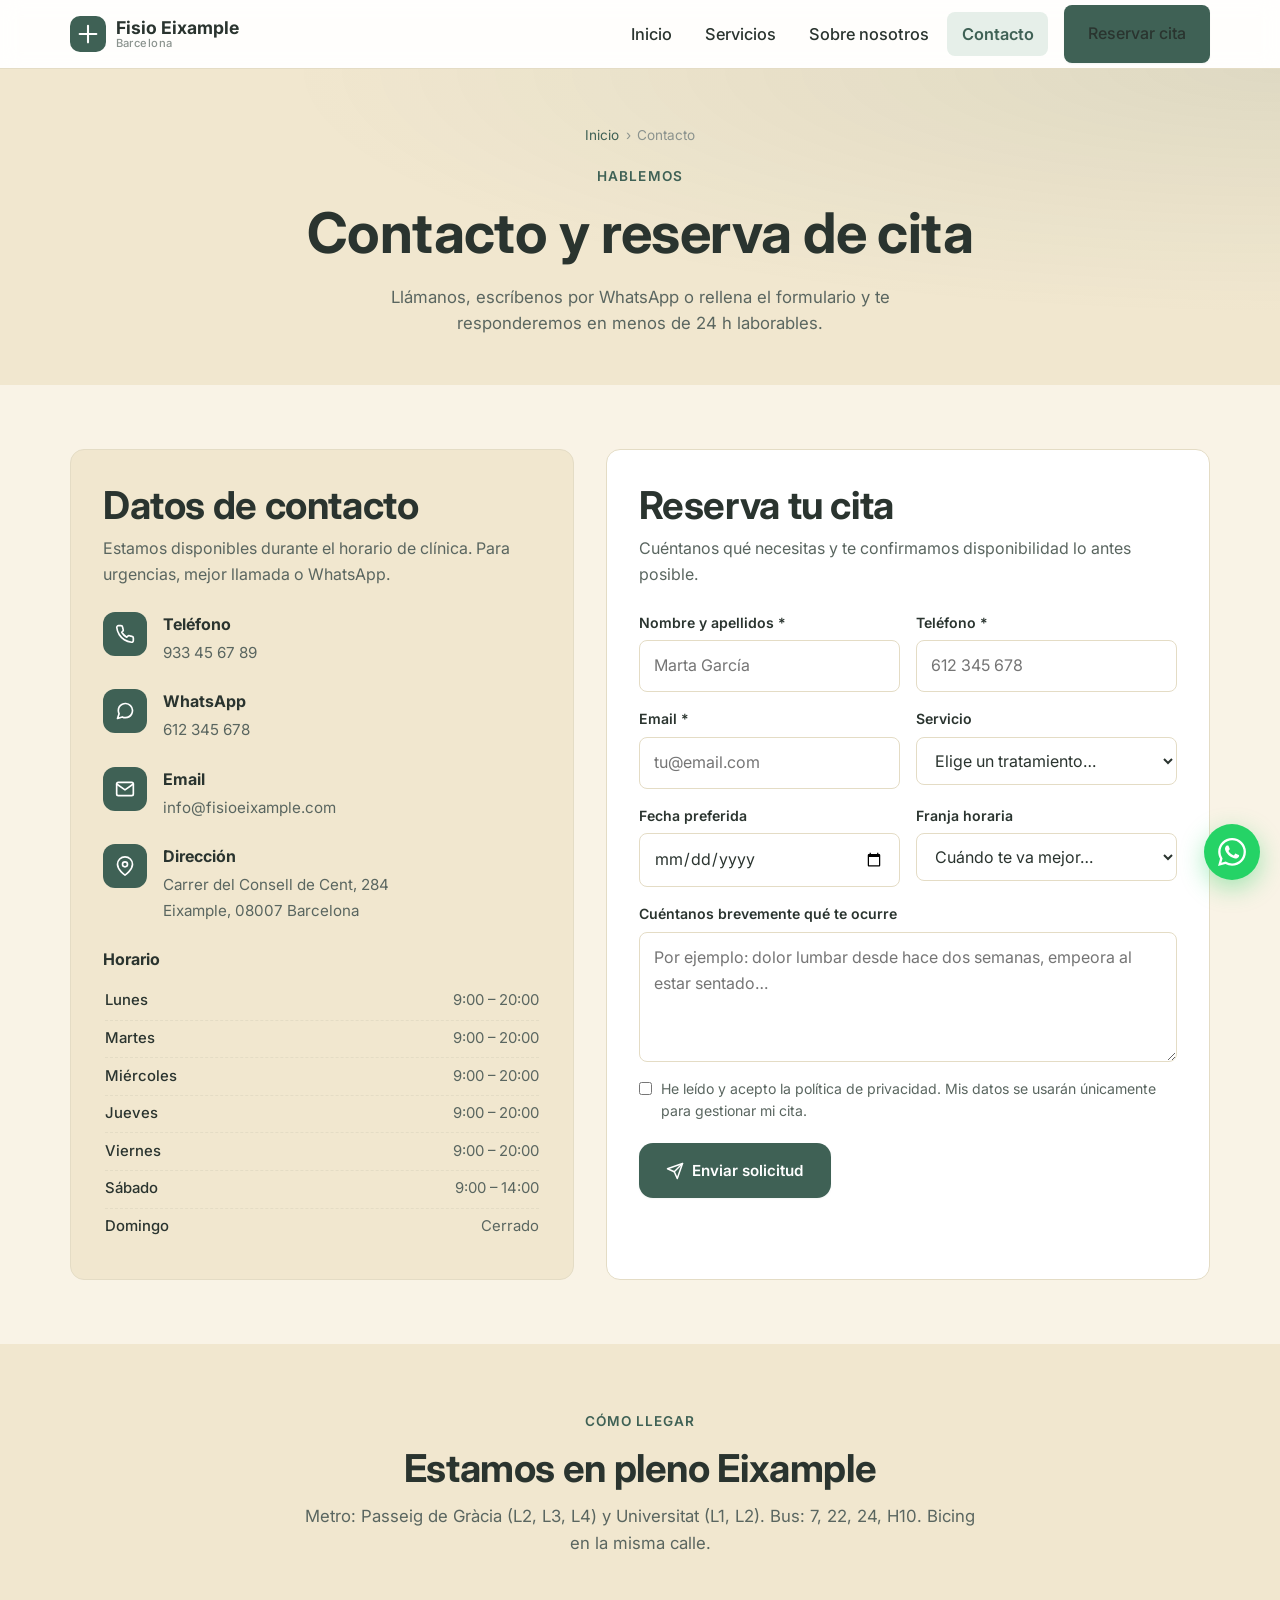
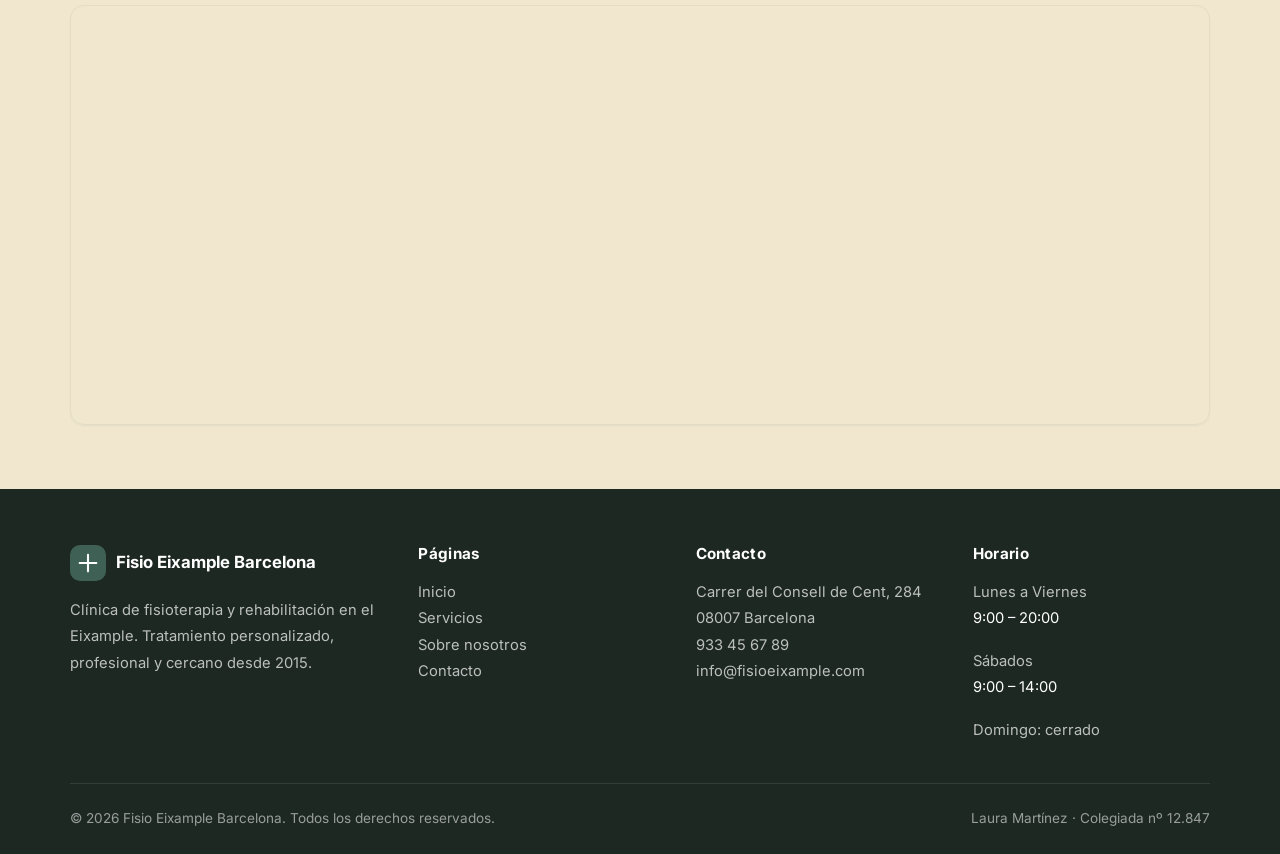
==== commit eb2ef3bf: "Paleta cream + sage y rediseno del menu movil" ====
--- a/contacto.html
+++ b/contacto.html
@@ -9,7 +9,7 @@
 <link rel="preconnect" href="https://fonts.gstatic.com" crossorigin />
 <link href="https://fonts.googleapis.com/css2?family=Inter:wght@400;500;600;700;800&display=swap" rel="stylesheet" />
 <link rel="stylesheet" href="style.css" />
-<link rel="icon" href="data:image/svg+xml,%3Csvg xmlns='http://www.w3.org/2000/svg' viewBox='0 0 100 100'%3E%3Crect width='100' height='100' rx='22' fill='%230d6e6e'/%3E%3Cpath d='M30 50 L45 50 L45 35 L55 35 L55 50 L70 50 L70 60 L55 60 L55 75 L45 75 L45 60 L30 60 Z' fill='white'/%3E%3C/svg%3E" />
+<link rel="icon" href="data:image/svg+xml,%3Csvg xmlns='http://www.w3.org/2000/svg' viewBox='0 0 100 100'%3E%3Crect width='100' height='100' rx='22' fill='%233f6155'/%3E%3Cpath d='M30 50 L45 50 L45 35 L55 35 L55 50 L70 50 L70 60 L55 60 L55 75 L45 75 L45 60 L30 60 Z' fill='white'/%3E%3C/svg%3E" />
 </head>
 <body>
 
@@ -265,17 +265,26 @@
 </a>
 
 <script>
-  // Mobile nav
+  // Mobile nav (+ scroll lock)
   const toggle = document.querySelector('.nav-toggle');
   const menu = document.getElementById('primary-nav');
+  const closeMenu = () => {
+    menu.classList.remove('is-open');
+    document.body.classList.remove('menu-open');
+    toggle.setAttribute('aria-expanded', 'false');
+  };
   if (toggle && menu) {
     toggle.addEventListener('click', () => {
       const open = menu.classList.toggle('is-open');
+      document.body.classList.toggle('menu-open', open);
       toggle.setAttribute('aria-expanded', String(open));
     });
     menu.querySelectorAll('a').forEach(a => a.addEventListener('click', () => {
-      if (window.innerWidth < 900) menu.classList.remove('is-open');
+      if (window.innerWidth < 900) closeMenu();
     }));
+    window.addEventListener('resize', () => {
+      if (window.innerWidth >= 900) closeMenu();
+    });
   }
 
   // Booking form (client-side only)
--- a/style.css
+++ b/style.css
@@ -37,28 +37,29 @@
 
 /* ---------- Design tokens ---------- */
 :root {
-  /* Palette: medical, calm, trustworthy */
-  --c-primary: #0d6e6e;        /* deep teal */
-  --c-primary-dark: #095454;
-  --c-primary-light: #e6f3f3;
-  --c-accent: #f4a261;         /* warm coral */
-  --c-accent-dark: #e08c47;
-  --c-bg: #ffffff;
-  --c-bg-alt: #f6faf9;
-  --c-bg-cream: #fbf8f3;
-  --c-text: #1f2a2a;
-  --c-text-soft: #4a5959;
-  --c-muted: #7a8888;
-  --c-border: #e2eae9;
-  --c-star: #f5b400;
+  /* Palette: cream + sage green (calm, natural, professional) */
+  --c-primary: #3f6155;        /* deep sage green */
+  --c-primary-dark: #2c4a40;
+  --c-primary-light: #e6efe9;
+  --c-accent: #c98a5a;         /* warm clay */
+  --c-accent-dark: #a86d40;
+  --c-bg: #f9f3e6;             /* cream / crudo */
+  --c-bg-alt: #f1e7cf;         /* deeper cream for alt sections */
+  --c-bg-cream: #ede1c5;       /* deepest cream */
+  --c-card: #ffffff;           /* white cards over cream */
+  --c-text: #2a342f;           /* warm charcoal */
+  --c-text-soft: #5a6660;
+  --c-muted: #8b938e;
+  --c-border: #e4dcc5;         /* warm border */
+  --c-star: #d4a02e;
 
   --radius-sm: 8px;
   --radius-md: 14px;
   --radius-lg: 22px;
 
-  --shadow-sm: 0 1px 2px rgba(13, 110, 110, 0.06);
-  --shadow-md: 0 6px 20px rgba(13, 110, 110, 0.08);
-  --shadow-lg: 0 14px 40px rgba(13, 110, 110, 0.12);
+  --shadow-sm: 0 1px 2px rgba(63, 97, 85, 0.07);
+  --shadow-md: 0 6px 20px rgba(63, 97, 85, 0.09);
+  --shadow-lg: 0 14px 40px rgba(63, 97, 85, 0.14);
 
   --container: 1180px;
   --header-h: 68px;
@@ -255,31 +256,52 @@
 .nav-menu {
   position: fixed;
   inset: var(--header-h) 0 0 0;
-  background: #fff;
-  padding: 1.5rem 1.25rem 2rem;
+  background: var(--c-bg);
+  padding: 1.25rem 1rem 1.75rem;
   display: none;
   flex-direction: column;
-  gap: 0.5rem;
+  gap: 0.2rem;
   border-top: 1px solid var(--c-border);
   overflow-y: auto;
-}
-
-.nav-menu.is-open { display: flex; }
+  -webkit-overflow-scrolling: touch;
+}
+
+.nav-menu.is-open {
+  display: flex;
+  animation: nav-menu-slide 220ms ease-out;
+}
+
+@keyframes nav-menu-slide {
+  from { opacity: 0; transform: translateY(-8px); }
+  to { opacity: 1; transform: translateY(0); }
+}
 
 .nav-menu a {
-  display: block;
-  padding: 0.85rem 0.5rem;
+  display: flex;
+  align-items: center;
+  padding: 0.95rem 1rem;
   font-weight: 500;
-  border-bottom: 1px solid var(--c-border);
+  font-size: 1.02rem;
   color: var(--c-text);
-}
-
-.nav-menu a.active,
-.nav-menu a:hover { color: var(--c-primary); }
+  border-radius: 12px;
+  transition: background 150ms ease, color 150ms ease;
+}
+
+.nav-menu a:hover,
+.nav-menu a:active { background: var(--c-primary-light); }
+
+.nav-menu a.active {
+  background: var(--c-primary-light);
+  color: var(--c-primary);
+  font-weight: 600;
+}
 
 .nav-menu .btn {
-  margin-top: 1rem;
+  margin: 0.85rem 0 0;
   width: 100%;
+  padding: 1rem 1.5rem;
+  font-size: 1rem;
+  justify-content: center;
 }
 
 @media (min-width: 900px) {
@@ -316,7 +338,7 @@
   position: relative;
   padding: 3rem 0 4rem;
   background:
-    radial-gradient(ellipse at top right, rgba(13, 110, 110, 0.08), transparent 60%),
+    radial-gradient(ellipse at top right, rgba(63, 97, 85, 0.10), transparent 60%),
     linear-gradient(180deg, var(--c-bg-alt) 0%, var(--c-bg) 100%);
   overflow: hidden;
 }
@@ -412,7 +434,7 @@
   border-radius: var(--radius-lg);
   overflow: hidden;
   aspect-ratio: 4 / 5;
-  background: linear-gradient(135deg, var(--c-primary) 0%, #1a8a8a 100%);
+  background: linear-gradient(135deg, var(--c-primary) 0%, #5a8270 100%);
   box-shadow: var(--shadow-lg);
 }
 
@@ -482,7 +504,7 @@
   content: "";
   position: absolute;
   inset: 0;
-  background: linear-gradient(180deg, rgba(13, 110, 110, 0.18) 0%, rgba(13, 110, 110, 0.45) 100%);
+  background: linear-gradient(180deg, rgba(63, 97, 85, 0.18) 0%, rgba(63, 97, 85, 0.45) 100%);
   z-index: 1;
 }
 
@@ -815,7 +837,7 @@
 
 /* ---------- Footer ---------- */
 .site-footer {
-  background: #0a2424;
+  background: #1d2823;
   color: rgba(255,255,255,0.75);
   padding: 3.5rem 0 1.5rem;
 }
@@ -894,7 +916,7 @@
 /* ---------- Page hero (subpage) ---------- */
 .page-hero {
   background:
-    radial-gradient(ellipse at top right, rgba(13, 110, 110, 0.08), transparent 55%),
+    radial-gradient(ellipse at top right, rgba(63, 97, 85, 0.10), transparent 55%),
     var(--c-bg-alt);
   padding: 3.5rem 0 3rem;
   text-align: center;
@@ -1078,7 +1100,7 @@
   aspect-ratio: 4/5;
   border-radius: var(--radius-lg);
   overflow: hidden;
-  background: linear-gradient(135deg, var(--c-primary) 0%, #1a8a8a 100%);
+  background: linear-gradient(135deg, var(--c-primary) 0%, #5a8270 100%);
   box-shadow: var(--shadow-lg);
 }
 
@@ -1090,6 +1112,18 @@
   justify-content: center;
   color: rgba(255,255,255,0.85);
 }
+
+.about-photo-img {
+  position: absolute;
+  inset: 0;
+  width: 100%;
+  height: 100%;
+  object-fit: cover;
+  object-position: center top;
+  z-index: 0;
+}
+
+.about-photo .credential-badge { z-index: 2; }
 
 .about-photo .credential-badge {
   position: absolute;
@@ -1315,7 +1349,7 @@
 .field textarea:focus {
   outline: none;
   border-color: var(--c-primary);
-  box-shadow: 0 0 0 4px rgba(13, 110, 110, 0.12);
+  box-shadow: 0 0 0 4px rgba(63, 97, 85, 0.15);
 }
 
 .field textarea {
@@ -1412,3 +1446,165 @@
   html { scroll-behavior: auto; }
   .reveal { opacity: 1; transform: none; }
 }
+
+/* =========================================================
+   Mobile refinements (< 768px)
+   Tighten paddings, type and rhythm for small screens.
+   ========================================================= */
+@media (max-width: 767px) {
+
+  /* Section rhythm */
+  section { padding: 2.75rem 0; }
+  .section-header { margin: 0 auto 1.75rem; }
+  .section-header p { font-size: 0.98rem; }
+
+  /* Typography */
+  h2 { font-size: clamp(1.45rem, 6vw, 1.85rem); }
+  h3 { font-size: 1.1rem; }
+  body { font-size: 15.5px; }
+
+  /* Container */
+  .container { padding: 0 1rem; }
+
+  /* Header */
+  .site-header { --header-h: 60px; }
+  .nav { height: 60px; }
+  .logo { font-size: 1rem; gap: 0.5rem; }
+  .logo-mark { width: 32px; height: 32px; border-radius: 8px; }
+  .logo-text small { font-size: 0.65rem; }
+
+  /* Body scroll lock when menu open */
+  body.menu-open { overflow: hidden; }
+
+  /* Mobile menu: extra shadow */
+  .nav-menu { box-shadow: 0 16px 40px rgba(63, 97, 85, 0.12); }
+
+  /* Hero */
+  .hero { padding: 1.75rem 0 2.5rem; }
+  .hero-grid { gap: 1.75rem; }
+  .hero h1 { margin-bottom: 1rem; }
+  .hero-lead { font-size: 1rem; margin-bottom: 1.25rem; }
+  .hero-ctas { gap: 0.6rem; margin-bottom: 1.25rem; }
+  .hero-ctas .btn { flex: 1 1 auto; min-width: 0; }
+  .hero-trust { gap: 1rem 1.25rem; padding-top: 1.25rem; }
+  .hero-trust-item strong { font-size: 1.2rem; }
+  .hero-trust-item span { font-size: 0.78rem; }
+
+  /* Hero visual: shorter on mobile, no overlap */
+  .hero-visual {
+    aspect-ratio: 4 / 3;
+    border-radius: var(--radius-md);
+  }
+  .hero-visual-card {
+    padding: 0.65rem 0.85rem;
+    font-size: 0.8rem;
+    border-radius: 10px;
+  }
+  .hero-visual-card.top { top: 0.85rem; left: 0.85rem; }
+  .hero-visual-card.bottom { bottom: 0.85rem; right: 0.85rem; }
+  .hero-visual-card .dot { width: 30px; height: 30px; border-radius: 9px; }
+  .hero-visual-card .dot svg { width: 14px; height: 14px; }
+  .hero-visual-card small { font-size: 0.72rem; }
+
+  /* Cards: tighter padding */
+  .feature-card { padding: 1.5rem 1.25rem; }
+  .feature-icon { width: 50px; height: 50px; margin-bottom: 0.85rem; }
+
+  .service-card,
+  .testimonial-card,
+  .step,
+  .value-card { padding: 1.35rem 1.15rem; }
+
+  .service-detail { padding: 1.35rem 1.15rem; }
+  .service-detail-head { gap: 0.75rem; margin-bottom: 0.75rem; }
+  .service-detail h3 { font-size: 1.15rem; }
+
+  .service-icon { width: 44px; height: 44px; border-radius: 12px; margin-bottom: 0.85rem; }
+  .service-meta { padding-top: 0.85rem; margin-bottom: 0.85rem; }
+  .service-price { font-size: 1.2rem; }
+
+  .step::before {
+    top: -12px;
+    font-size: 0.78rem;
+    padding: 0.25rem 0.6rem;
+  }
+  .step h3 { font-size: 1rem; }
+  .step p { font-size: 0.9rem; }
+
+  .testimonial-text { font-size: 0.94rem; margin-bottom: 1rem; }
+  .testimonial-author { padding-top: 0.85rem; gap: 0.65rem; }
+  .author-avatar { width: 40px; height: 40px; }
+
+  .value-card .ic { width: 42px; height: 42px; margin-bottom: 0.75rem; }
+  .value-card h3 { font-size: 1rem; }
+
+  /* Location */
+  .location-info { padding: 1.75rem 1.35rem; gap: 1.1rem; }
+  .location-info h2 { font-size: 1.35rem !important; }
+  .map-wrap, .map-wrap iframe { min-height: 280px; }
+
+  /* CTA banner */
+  .cta-banner h2 { margin-bottom: 0.6rem; }
+  .cta-banner p { margin-bottom: 1.25rem; font-size: 0.95rem; }
+  .cta-banner .ctas { gap: 0.6rem; flex-direction: column; }
+  .cta-banner .ctas .btn { width: 100%; }
+
+  /* Page hero (subpages) */
+  .page-hero { padding: 2rem 0 2rem; }
+  .page-hero h1 { margin: 0.5rem auto 0.75rem; }
+  .page-hero p { font-size: 0.98rem; }
+  .breadcrumbs { margin-bottom: 0.5rem; font-size: 0.8rem; }
+
+  /* About */
+  .about-intro { gap: 1.75rem; }
+  .about-photo { aspect-ratio: 4 / 5; border-radius: var(--radius-md); }
+  .about-photo .credential-badge {
+    bottom: 0.85rem;
+    left: 0.85rem;
+    padding: 0.6rem 0.85rem;
+  }
+  .about-photo .credential-badge .ic { width: 30px; height: 30px; }
+  .about-photo .credential-badge strong { font-size: 0.78rem; }
+  .about-photo .credential-badge small { font-size: 0.7rem; }
+  .about-stats { gap: 0.5rem; margin-top: 1.25rem; padding-top: 1rem; }
+  .about-stat strong { font-size: 1.3rem; }
+  .about-stat span { font-size: 0.75rem; }
+
+  .timeline { padding-left: 1.5rem; }
+  .timeline-item { padding-bottom: 1.25rem; }
+  .timeline-item::before { left: -1.5rem; width: 14px; height: 14px; }
+
+  /* Contact */
+  .contact-info-card,
+  .contact-form { padding: 1.5rem 1.25rem; }
+  .contact-method { gap: 0.75rem; }
+  .contact-method .ic { width: 38px; height: 38px; }
+  .field input, .field select, .field textarea { padding: 0.7rem 0.85rem; }
+  .hours-table { font-size: 0.88rem; }
+
+  /* FAQ */
+  .faq-item summary { padding: 1rem 1.15rem; font-size: 0.95rem; }
+  .faq-item .faq-body { padding: 0 1.15rem 1.1rem; font-size: 0.92rem; }
+
+  /* Footer */
+  .site-footer { padding: 2.5rem 0 1.25rem; }
+  .footer-grid { gap: 1.75rem; margin-bottom: 1.75rem; }
+  .footer-col h4 { margin-bottom: 0.6rem; }
+  .footer-bottom { font-size: 0.8rem; gap: 0.4rem; }
+
+  /* FAB */
+  .fab-whatsapp {
+    width: 50px; height: 50px;
+    bottom: 1rem; right: 1rem;
+    box-shadow: 0 6px 18px rgba(37, 211, 102, 0.4);
+  }
+  .fab-whatsapp svg { width: 24px; height: 24px; }
+
+  /* Prevent long words breaking layout */
+  h1, h2, h3 { overflow-wrap: break-word; word-break: normal; hyphens: auto; }
+}
+
+/* Tablet refinement (768px - 899px) */
+@media (min-width: 768px) and (max-width: 899px) {
+  .hero-visual { aspect-ratio: 16 / 11; }
+}
